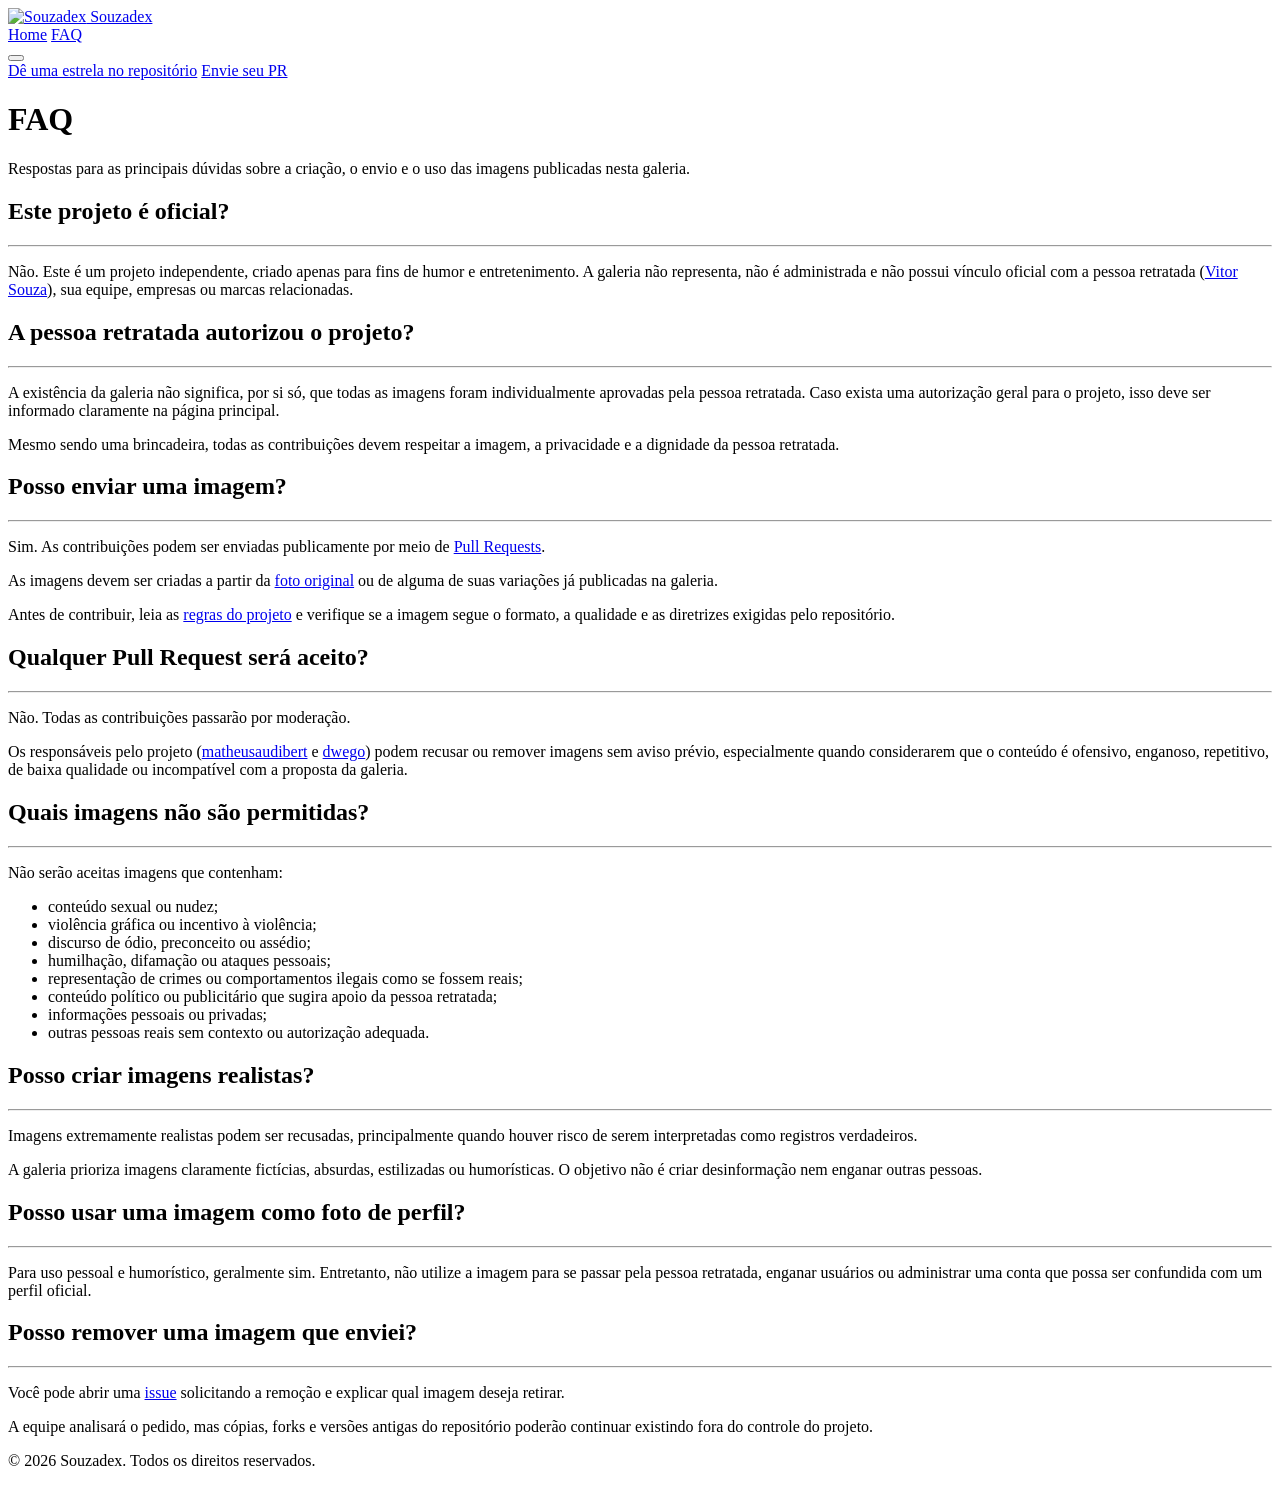
==== faq.html @ 66b28917 "chore: padroniza nomes das imagens em minusculo Renomeia todas as imagens de assets/images para minu" ====
<!DOCTYPE html>
<html lang="pt-BR">

<head>
  <meta charset="utf-8">
  <meta name="viewport" content="width=device-width, initial-scale=1">
  <title>Souzadex</title>
  <meta name="description" content="Souzadex, a galeria de fotos de IA do Vitor Souza">
  <link rel="icon" href="assets/icon.ico" type="image/x-icon">
  <link rel="stylesheet" href="styles/style.css">
</head>

<body>
  <header class="header">
    <div class="container header-inner">
      <a class="brand" href="./">
        <img class="brand-mark" src="assets/logo.png" alt="Souzadex" width="42" height="42">
        Souzadex
      </a>
      <nav class="header-nav">
        <a href="index.html">Home</a>
        <a href="faq.html">FAQ</a>
      </nav>
      <button class="menu-toggle" type="button" aria-label="Abrir menu" aria-expanded="false">
        <span></span>
        <span></span>
        <span></span>
      </button>
      <nav class="header-links">
        <a href="https://github.com/matheusaudibert/souzadex" target="_blank" rel="noopener">Dê uma estrela
          no repositório</a>
        <a href="https://github.com/matheusaudibert/souzadex/blob/main/CONTRIBUTING.md#enviando-um-souza"
          target="_blank" rel="noopener">Envie seu PR</a>
      </nav>
    </div>
  </header>

  <main class="container faq">
    <h1 class="faq-title">FAQ</h1>
    <p class="faq-subtitle">Respostas para as principais dúvidas sobre a criação, o envio e o uso das imagens
      publicadas nesta galeria.</p>

    <section class="faq-item">
      <h2>Este projeto é oficial?</h2>
      <hr>
      <p>Não. Este é um projeto independente, criado apenas para fins de humor e entretenimento. A galeria não
        representa, não é administrada e não possui vínculo oficial com a pessoa retratada (<a
          href="https://github.com/vsouzx" target="_blank" rel="noopener">Vitor Souza</a>), sua equipe, empresas ou
        marcas relacionadas.</p>
    </section>

    <section class="faq-item">
      <h2>A pessoa retratada autorizou o projeto?</h2>
      <hr>
      <p>A existência da galeria não significa, por si só, que todas as imagens foram individualmente aprovadas pela
        pessoa retratada. Caso exista uma autorização geral para o projeto, isso deve ser informado claramente na
        página principal.</p>
      <p>Mesmo sendo uma brincadeira, todas as contribuições devem respeitar a imagem, a privacidade e a dignidade da
        pessoa retratada.</p>
    </section>

    <section class="faq-item">
      <h2>Posso enviar uma imagem?</h2>
      <hr>
      <p>Sim. As contribuições podem ser enviadas publicamente por meio de <a
          href="https://github.com/matheusaudibert/souzadex/pulls" target="_blank" rel="noopener">Pull Requests</a>.</p>
      <p>As imagens devem ser criadas a partir da <a href="souza.html?foto=original.jpeg">foto original</a> ou de
        alguma de suas variações já publicadas na galeria.</p>
      <p>Antes de contribuir, leia as <a href="https://github.com/matheusaudibert/souzadex/blob/main/CONTRIBUTING.md"
          target="_blank" rel="noopener">regras do projeto</a> e verifique se a imagem segue o formato, a qualidade e as
        diretrizes exigidas pelo repositório.</p>
    </section>

    <section class="faq-item">
      <h2>Qualquer Pull Request será aceito?</h2>
      <hr>
      <p>Não. Todas as contribuições passarão por moderação.</p>
      <p>Os responsáveis pelo projeto (<a href="https://github.com/matheusaudibert" target="_blank"
          rel="noopener">matheusaudibert</a> e <a href="https://github.com/dwego" target="_blank"
          rel="noopener">dwego</a>) podem recusar ou remover imagens sem aviso prévio, especialmente quando
        considerarem que o conteúdo é ofensivo, enganoso, repetitivo, de baixa qualidade ou incompatível com a proposta
        da galeria.</p>
    </section>

    <section class="faq-item">
      <h2>Quais imagens não são permitidas?</h2>
      <hr>
      <p>Não serão aceitas imagens que contenham:</p>
      <ul>
        <li>conteúdo sexual ou nudez;</li>
        <li>violência gráfica ou incentivo à violência;</li>
        <li>discurso de ódio, preconceito ou assédio;</li>
        <li>humilhação, difamação ou ataques pessoais;</li>
        <li>representação de crimes ou comportamentos ilegais como se fossem reais;</li>
        <li>conteúdo político ou publicitário que sugira apoio da pessoa retratada;</li>
        <li>informações pessoais ou privadas;</li>
        <li>outras pessoas reais sem contexto ou autorização adequada.</li>
      </ul>
    </section>

    <section class="faq-item">
      <h2>Posso criar imagens realistas?</h2>
      <hr>
      <p>Imagens extremamente realistas podem ser recusadas, principalmente quando houver risco de serem interpretadas
        como registros verdadeiros.</p>
      <p>A galeria prioriza imagens claramente fictícias, absurdas, estilizadas ou humorísticas. O objetivo não é criar
        desinformação nem enganar outras pessoas.</p>
    </section>

    <section class="faq-item">
      <h2>Posso usar uma imagem como foto de perfil?</h2>
      <hr>
      <p>Para uso pessoal e humorístico, geralmente sim. Entretanto, não utilize a imagem para se passar pela pessoa
        retratada, enganar usuários ou administrar uma conta que possa ser confundida com um perfil oficial.</p>
    </section>

    <section class="faq-item">
      <h2>Posso remover uma imagem que enviei?</h2>
      <hr>
      <p>Você pode abrir uma <a href="https://github.com/matheusaudibert/souzadex/issues" target="_blank"
          rel="noopener">issue</a> solicitando a remoção e explicar qual imagem deseja retirar.</p>
      <p>A equipe analisará o pedido, mas cópias, forks e versões antigas do repositório poderão continuar existindo
        fora do controle do projeto.</p>
    </section>
  </main>

  <footer class="footer">
    <div class="container">
      <p>© 2026 Souzadex. Todos os direitos reservados.</p>
    </div>
  </footer>

  <script src="scripts/menu.js"></script>
</body>

</html>
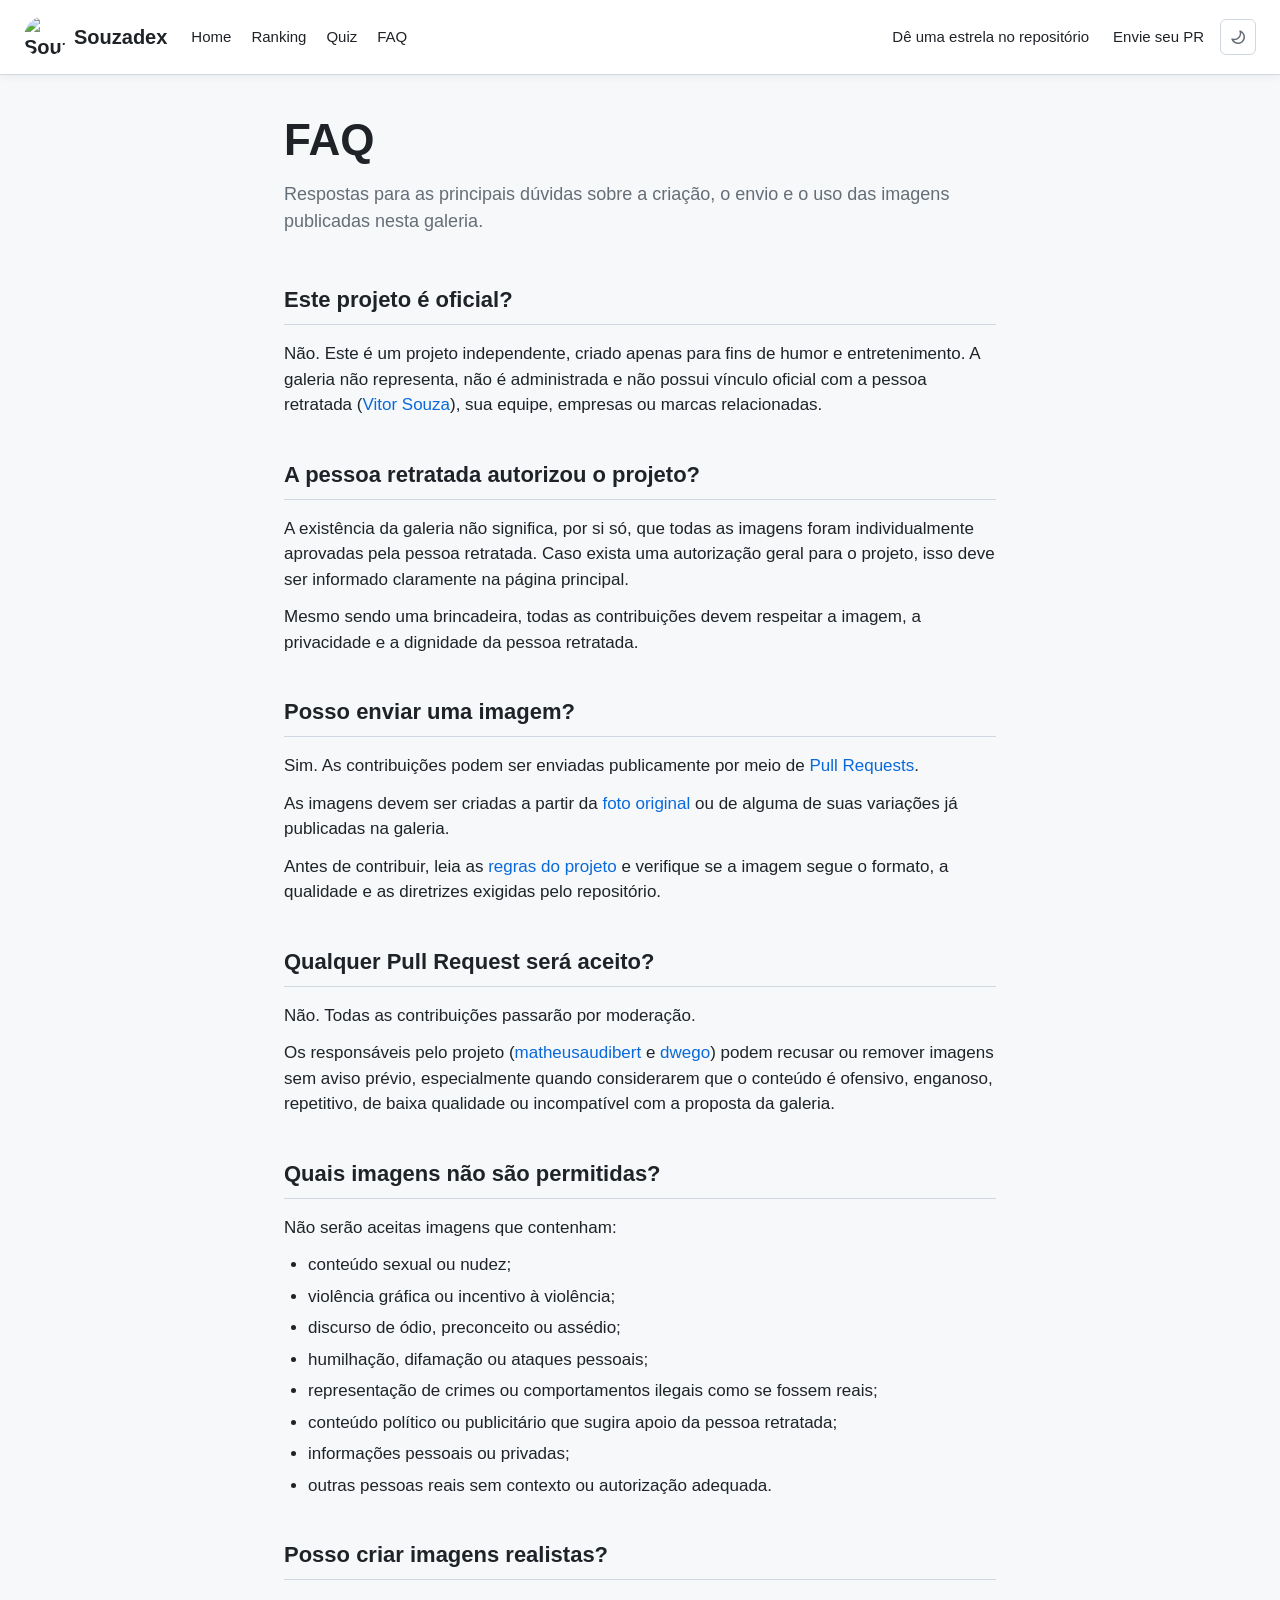
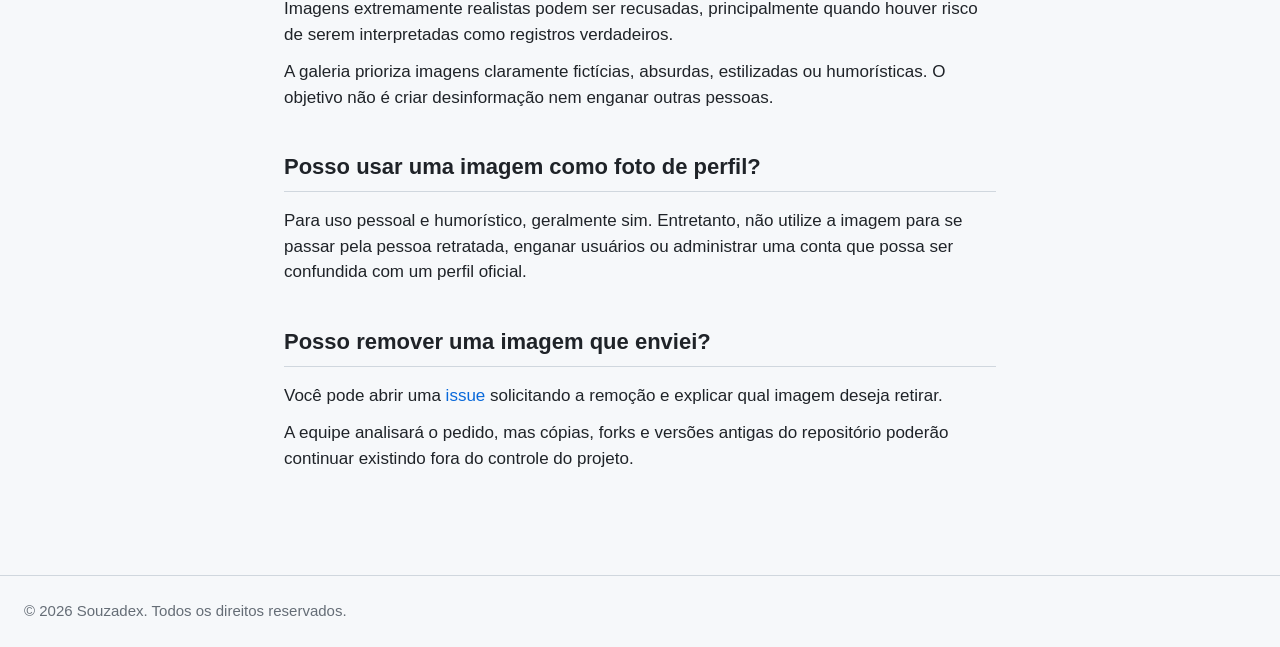
==== commit 1d1273d3: "Merge pull request #75 from matheusaudibert/feature/adiciona-quiz feat: adiciona quiz "quem é esse s" ====
--- a/faq.html
+++ b/faq.html
@@ -5,9 +5,21 @@
   <meta charset="utf-8">
   <meta name="viewport" content="width=device-width, initial-scale=1">
   <title>Souzadex</title>
-  <meta name="description" content="Souzadex, a galeria de fotos de IA do Vitor Souza">
+  <meta name="description" content="Galeria de fotos de IA do @souzaa.dev">
+  <meta property="og:type" content="website">
+  <meta property="og:title" content="Souzadex">
+  <meta property="og:description" content="Galeria de fotos de IA do @souzaa.dev">
+  <meta property="og:url" content="https://souzadex.vercel.app/faq.html">
+  <meta property="og:image" content="https://souzadex.vercel.app/assets/preview.png">
+  <meta property="og:image:width" content="968">
+  <meta property="og:image:height" content="443">
+  <meta name="twitter:card" content="summary_large_image">
+  <meta name="twitter:title" content="Souzadex">
+  <meta name="twitter:description" content="Galeria de fotos de IA do @souzaa.dev">
+  <meta name="twitter:image" content="https://souzadex.vercel.app/assets/preview.png">
   <link rel="icon" href="assets/icon.ico" type="image/x-icon">
   <link rel="stylesheet" href="styles/style.css">
+  <script src="scripts/theme.js"></script>
 </head>
 
 <body>
@@ -19,6 +31,8 @@
       </a>
       <nav class="header-nav">
         <a href="index.html">Home</a>
+        <a href="ranking.html">Ranking</a>
+        <a href="quiz.html">Quiz</a>
         <a href="faq.html">FAQ</a>
       </nav>
       <button class="menu-toggle" type="button" aria-label="Abrir menu" aria-expanded="false">
@@ -32,6 +46,14 @@
         <a href="https://github.com/matheusaudibert/souzadex/blob/main/CONTRIBUTING.md#enviando-um-souza"
           target="_blank" rel="noopener">Envie seu PR</a>
       </nav>
+      <button class="theme-toggle" type="button" aria-label="Alternar tema">
+        <svg class="icon-moon" width="16" height="16" viewBox="0 0 16 16" fill="currentColor" aria-hidden="true">
+          <path d="M9.598 1.591a.749.749 0 0 1 .785-.175 7.001 7.001 0 1 1-8.967 8.967.75.75 0 0 1 .961-.96 5.5 5.5 0 0 0 7.046-7.046.75.75 0 0 1 .175-.786Zm1.616 1.945a7 7 0 0 1-7.678 7.678 5.499 5.499 0 1 0 7.678-7.678Z"/>
+        </svg>
+        <svg class="icon-sun" width="16" height="16" viewBox="0 0 16 16" fill="currentColor" aria-hidden="true">
+          <path d="M8 12a4 4 0 1 1 0-8 4 4 0 0 1 0 8Zm0-1.5a2.5 2.5 0 1 0 0-5 2.5 2.5 0 0 0 0 5Zm5.657-8.157a.75.75 0 0 1 0 1.061l-1.061 1.06a.749.749 0 0 1-1.275-.326.749.749 0 0 1 .215-.734l1.06-1.06a.75.75 0 0 1 1.06 0Zm-9.193 9.193a.75.75 0 0 1 0 1.06l-1.06 1.061a.75.75 0 1 1-1.061-1.06l1.06-1.061a.75.75 0 0 1 1.061 0ZM8 0a.75.75 0 0 1 .75.75v1.5a.75.75 0 0 1-1.5 0V.75A.75.75 0 0 1 8 0ZM3 8a.75.75 0 0 1-.75.75H.75a.75.75 0 0 1 0-1.5h1.5A.75.75 0 0 1 3 8Zm13 0a.75.75 0 0 1-.75.75h-1.5a.75.75 0 0 1 0-1.5h1.5A.75.75 0 0 1 16 8Zm-8 5a.75.75 0 0 1 .75.75v1.5a.75.75 0 0 1-1.5 0v-1.5A.75.75 0 0 1 8 13Zm3.536-1.464a.75.75 0 0 1 1.06 0l1.061 1.06a.75.75 0 0 1-1.06 1.061l-1.061-1.06a.75.75 0 0 1 0-1.061ZM2.343 2.343a.75.75 0 0 1 1.061 0l1.06 1.061a.751.751 0 0 1-.326 1.275.751.751 0 0 1-.734-.215l-1.06-1.06a.75.75 0 0 1 0-1.06Z"/>
+        </svg>
+      </button>
     </div>
   </header>
 
--- a/styles/style.css
+++ b/styles/style.css
@@ -0,0 +1,926 @@
+@font-face {
+  font-family: "Alliance No.1";
+  src: url("../assets/fonts/AllianceNo1-Regular.woff2") format("woff2");
+  font-weight: 400;
+  font-style: normal;
+  font-display: swap;
+}
+
+@font-face {
+  font-family: "Alliance No.1";
+  src: url("../assets/fonts/AllianceNo1-Medium.woff2") format("woff2");
+  font-weight: 500;
+  font-style: normal;
+  font-display: swap;
+}
+
+@font-face {
+  font-family: "Alliance No.1";
+  src: url("../assets/fonts/AllianceNo1-SemiBold.woff2") format("woff2");
+  font-weight: 600;
+  font-style: normal;
+  font-display: swap;
+}
+
+@font-face {
+  font-family: "Alliance No.1";
+  src: url("../assets/fonts/AllianceNo1-Bold.woff2") format("woff2");
+  font-weight: 700;
+  font-style: normal;
+  font-display: swap;
+}
+
+:root {
+  --bg: #f6f8fa;
+  --card-bg: #ffffff;
+  --border: #d0d7de;
+  --text: #1f2328;
+  --text-muted: #656d76;
+  --link: #0969da;
+  --focus-ring: rgba(9, 105, 218, 0.15);
+  --radius: 6px;
+  color-scheme: light;
+}
+
+:root[data-theme="dark"] {
+  --bg: #0d1117;
+  --card-bg: #161b22;
+  --border: #30363d;
+  --text: #e6edf3;
+  --text-muted: #8b949e;
+  --link: #4493f8;
+  --focus-ring: rgba(68, 147, 248, 0.25);
+  color-scheme: dark;
+}
+
+:root[data-theme="dark"] .header {
+  box-shadow: 0 2px 8px rgba(0, 0, 0, 0.4);
+}
+
+:root[data-theme="dark"] .card-image:hover {
+  box-shadow: 0 3px 12px rgba(0, 0, 0, 0.5);
+}
+
+* {
+  box-sizing: border-box;
+  margin: 0;
+  padding: 0;
+}
+
+html {
+  overflow-y: scroll;
+}
+
+body {
+  font-family: "Alliance No.1", -apple-system, BlinkMacSystemFont, "Segoe UI", "Noto Sans", Helvetica, Arial, sans-serif;
+  background: var(--bg);
+  color: var(--text);
+  font-size: 17px;
+  line-height: 1.5;
+}
+
+a {
+  color: var(--link);
+  text-decoration: none;
+}
+
+a:hover {
+  text-decoration: underline;
+}
+
+.container {
+  max-width: 1600px;
+  margin: 0 auto;
+  padding: 0 24px;
+}
+
+@media (max-width: 640px) {
+  .container {
+    padding: 0 8px;
+  }
+}
+
+/* Header */
+.header {
+  position: sticky;
+  top: 0;
+  z-index: 10;
+  background: var(--card-bg);
+  border-bottom: 1px solid var(--border);
+  box-shadow: 0 2px 8px rgba(31, 35, 40, 0.06);
+  margin-bottom: 32px;
+}
+
+.header-inner {
+  display: flex;
+  align-items: center;
+  gap: 16px;
+  padding-top: 16px;
+  padding-bottom: 16px;
+}
+
+.brand {
+  display: flex;
+  align-items: center;
+  gap: 8px;
+  font-size: 20px;
+  font-weight: 600;
+  color: var(--text);
+}
+
+.brand:hover {
+  text-decoration: none;
+}
+
+.brand-mark {
+  display: block;
+  width: 42px;
+  height: 42px;
+  border-radius: 50%;
+  object-fit: cover;
+}
+
+.header-nav {
+  display: flex;
+  align-items: center;
+  gap: 20px;
+  margin-left: 8px;
+  font-size: 15px;
+}
+
+.header-nav a {
+  color: var(--text);
+}
+
+.header-links {
+  display: flex;
+  align-items: center;
+  gap: 24px;
+  margin-left: auto;
+  font-size: 15px;
+}
+
+.header-links a {
+  color: var(--text);
+}
+
+.download-original {
+  display: inline-flex;
+  align-items: center;
+  gap: 6px;
+  padding: 5px 12px;
+  color: var(--text-muted);
+  border: 1px solid var(--border);
+  border-radius: var(--radius);
+  transition: color 0.15s ease, border-color 0.15s ease;
+}
+
+.header-links a.download-original {
+  color: var(--text-muted);
+}
+
+.download-original:hover {
+  color: var(--link);
+  border-color: var(--link);
+  text-decoration: none;
+}
+
+.menu-toggle {
+  display: none;
+  flex-direction: column;
+  justify-content: center;
+  gap: 5px;
+  width: 40px;
+  height: 40px;
+  margin-left: auto;
+  padding: 10px 9px;
+  background: none;
+  border: 1px solid var(--border);
+  border-radius: var(--radius);
+  cursor: pointer;
+}
+
+.theme-toggle {
+  display: inline-flex;
+  align-items: center;
+  justify-content: center;
+  flex-shrink: 0;
+  width: 36px;
+  height: 36px;
+  color: var(--text-muted);
+  background: none;
+  border: 1px solid var(--border);
+  border-radius: var(--radius);
+  cursor: pointer;
+  transition: color 0.15s ease, border-color 0.15s ease;
+}
+
+.theme-toggle:hover {
+  color: var(--link);
+  border-color: var(--link);
+}
+
+.theme-toggle .icon-sun {
+  display: none;
+}
+
+:root[data-theme="dark"] .theme-toggle .icon-sun {
+  display: block;
+}
+
+:root[data-theme="dark"] .theme-toggle .icon-moon {
+  display: none;
+}
+
+.menu-toggle span {
+  display: block;
+  width: 100%;
+  height: 2px;
+  background: var(--text);
+  border-radius: 1px;
+  transition: transform 0.2s ease, opacity 0.2s ease;
+}
+
+@media (max-width: 768px) {
+  .menu-toggle {
+    display: flex;
+  }
+
+  .menu-open .menu-toggle span:nth-child(1) {
+    transform: translateY(7px) rotate(45deg);
+  }
+
+  .menu-open .menu-toggle span:nth-child(2) {
+    opacity: 0;
+  }
+
+  .menu-open .menu-toggle span:nth-child(3) {
+    transform: translateY(-7px) rotate(-45deg);
+  }
+
+  .header-links {
+    display: none;
+    position: absolute;
+    top: 100%;
+    left: 0;
+    right: 0;
+    flex-direction: column;
+    align-items: stretch;
+    gap: 0;
+    margin: 0;
+    padding: 4px 24px;
+    background: var(--card-bg);
+    border-bottom: 1px solid var(--border);
+    box-shadow: 0 8px 16px rgba(31, 35, 40, 0.1);
+  }
+
+  .menu-open .header-links {
+    display: flex;
+  }
+
+  .header-links a {
+    padding: 12px 0;
+  }
+
+  .header-links a + a {
+    border-top: 1px solid var(--border);
+  }
+
+  .header-links a.download-original {
+    color: var(--text);
+    border: 0;
+    border-radius: 0;
+  }
+}
+
+/* Grid */
+.grid {
+  display: grid;
+  grid-template-columns: repeat(4, 1fr);
+  gap: 32px;
+  padding-bottom: 32px;
+}
+
+@media (max-width: 1024px) {
+  .grid {
+    grid-template-columns: repeat(3, 1fr);
+  }
+}
+
+@media (max-width: 768px) {
+  .grid {
+    grid-template-columns: repeat(2, 1fr);
+  }
+}
+
+@media (max-width: 480px) {
+  .grid {
+    grid-template-columns: 1fr;
+  }
+
+  .search-control {
+    flex-basis: 100%;
+    max-width: none;
+  }
+}
+
+/* Toolbar */
+.toolbar {
+  display: flex;
+  flex-wrap: wrap;
+  align-items: center;
+  justify-content: space-between;
+  gap: 16px;
+  margin-bottom: 24px;
+}
+
+.search-control {
+  flex: 1 1 240px;
+  max-width: 320px;
+}
+
+.search-control input[type="search"] {
+  width: 100%;
+  font-family: inherit;
+  font-size: 15px;
+  color: var(--text);
+  background: var(--card-bg);
+  border: 1px solid var(--border);
+  border-radius: var(--radius);
+  padding: 8px 12px;
+  transition: border-color 0.15s ease, box-shadow 0.15s ease;
+}
+
+.search-control input[type="search"]::placeholder {
+  color: var(--text-muted);
+}
+
+.search-control input[type="search"]:hover {
+  border-color: var(--text-muted);
+}
+
+.search-control input[type="search"]:focus {
+  outline: none;
+  border-color: var(--link);
+  box-shadow: 0 0 0 3px var(--focus-ring);
+}
+
+.page-size-control {
+  display: inline-flex;
+  align-items: center;
+  gap: 8px;
+  font-size: 15px;
+  color: var(--text-muted);
+}
+
+.page-size-select {
+  position: relative;
+}
+
+.page-size-trigger {
+  display: inline-flex;
+  align-items: center;
+  gap: 8px;
+  font-family: inherit;
+  font-size: 15px;
+  color: var(--text);
+  background: var(--card-bg);
+  border: 1px solid var(--border);
+  border-radius: var(--radius);
+  padding: 6px 10px;
+  cursor: pointer;
+  transition: border-color 0.15s ease, box-shadow 0.15s ease;
+}
+
+.page-size-trigger:hover {
+  border-color: var(--text-muted);
+}
+
+.page-size-trigger:focus-visible {
+  outline: none;
+  border-color: var(--link);
+  box-shadow: 0 0 0 3px var(--focus-ring);
+}
+
+.page-size-arrow {
+  color: var(--text-muted);
+  transition: transform 0.18s ease;
+}
+
+.page-size-select.open .page-size-arrow {
+  transform: rotate(180deg);
+}
+
+.page-size-menu {
+  position: absolute;
+  top: calc(100% + 4px);
+  right: 0;
+  min-width: 100%;
+  margin: 0;
+  padding: 4px;
+  list-style: none;
+  background: var(--card-bg);
+  border: 1px solid var(--border);
+  border-radius: var(--radius);
+  box-shadow: 0 4px 16px rgba(31, 35, 40, 0.12);
+  z-index: 20;
+}
+
+.page-size-menu[hidden] {
+  display: none;
+}
+
+.page-size-menu li {
+  padding: 6px 10px;
+  border-radius: 4px;
+  cursor: pointer;
+  font-size: 15px;
+  color: var(--text);
+}
+
+.page-size-menu li:hover,
+.page-size-menu li:focus {
+  outline: none;
+  background: var(--focus-ring);
+}
+
+.page-size-menu li[aria-selected="true"] {
+  color: var(--link);
+  font-weight: 600;
+}
+
+/* Pagination */
+.pagination {
+  display: flex;
+  flex-wrap: wrap;
+  align-items: center;
+  justify-content: center;
+  gap: 8px;
+  padding-bottom: 48px;
+}
+
+.pagination:empty {
+  display: none;
+}
+
+.page-link,
+.page-current,
+.page-disabled,
+.page-ellipsis {
+  display: inline-flex;
+  align-items: center;
+  justify-content: center;
+  min-width: 40px;
+  height: 40px;
+  padding: 0 12px;
+  border-radius: var(--radius);
+  font-size: 15px;
+}
+
+.page-link {
+  color: var(--text);
+  background: var(--card-bg);
+  border: 1px solid var(--border);
+  transition: box-shadow 0.15s ease, border-color 0.15s ease;
+}
+
+.page-link:hover {
+  text-decoration: none;
+  border-color: var(--text-muted);
+  box-shadow: 0 2px 8px rgba(31, 35, 40, 0.08);
+}
+
+.page-current {
+  color: #fff;
+  background: var(--link);
+  border: 1px solid var(--link);
+  font-weight: 600;
+}
+
+.page-disabled {
+  color: var(--text-muted);
+  background: var(--card-bg);
+  border: 1px solid var(--border);
+  opacity: 0.5;
+}
+
+.page-ellipsis {
+  color: var(--text-muted);
+}
+
+/* Card */
+.card-image {
+  display: block;
+  padding: 8px;
+  margin-bottom: 12px;
+  background: var(--card-bg);
+  border: 1px solid var(--border);
+  border-radius: var(--radius);
+  transition: box-shadow 0.15s ease, transform 0.15s ease;
+}
+
+.card-image:hover {
+  box-shadow: 0 3px 12px rgba(31, 35, 40, 0.15);
+  transform: translateY(-2px);
+}
+
+.card-image img {
+  display: block;
+  width: 100%;
+  aspect-ratio: 1;
+  object-fit: cover;
+  border-radius: calc(var(--radius) - 2px);
+}
+
+.card-info {
+  display: flex;
+  align-items: center;
+  justify-content: space-between;
+  gap: 8px;
+}
+
+.card-title {
+  font-size: 19px;
+  font-weight: 600;
+}
+
+.card-title a {
+  color: var(--text);
+}
+
+.card-number {
+  color: var(--text-muted);
+  font-weight: 400;
+  padding-right: 4px;
+}
+
+.card-authors {
+  display: flex;
+  flex-wrap: nowrap;
+  gap: 4px;
+}
+
+.card-authors img {
+  display: block;
+  border-radius: 4px;
+}
+
+.card-actions {
+  display: flex;
+  align-items: center;
+  gap: 8px;
+}
+
+.card-download {
+  display: flex;
+  align-items: center;
+  justify-content: center;
+  width: 36px;
+  height: 36px;
+  color: var(--text-muted);
+  background: var(--card-bg);
+  border: 1px solid var(--border);
+  border-radius: var(--radius);
+  transition: color 0.15s ease, border-color 0.15s ease;
+}
+
+.card-download:hover {
+  color: var(--link);
+  border-color: var(--link);
+}
+
+/* Detail page */
+.back-link {
+  font-size: 15px;
+  margin-left: auto;
+  color: var(--text-muted);
+}
+
+.detail-container {
+  display: flex;
+  justify-content: center;
+  padding-bottom: 48px;
+}
+
+.card-detail {
+  width: 100%;
+  max-width: 640px;
+}
+
+.card-detail .card-image:hover {
+  transform: none;
+}
+
+.card-detail .card-title {
+  font-size: 26px;
+}
+
+/* FAQ */
+.faq {
+  max-width: 760px;
+  padding-bottom: 64px;
+}
+
+.faq-title {
+  font-size: 44px;
+  font-weight: 700;
+  margin-bottom: 8px;
+}
+
+.faq-subtitle {
+  font-size: 18px;
+  color: var(--text-muted);
+  margin-bottom: 48px;
+}
+
+.faq-item {
+  margin-bottom: 40px;
+}
+
+.faq-item h2 {
+  font-size: 22px;
+  font-weight: 600;
+  margin-bottom: 8px;
+}
+
+.faq-item hr {
+  border: 0;
+  border-top: 1px solid var(--border);
+  margin-bottom: 16px;
+}
+
+.faq-item p {
+  margin-bottom: 12px;
+}
+
+.faq-item ul {
+  padding-left: 24px;
+}
+
+.faq-item li {
+  margin-bottom: 6px;
+}
+
+/* Ranking */
+.ranking {
+  max-width: 760px;
+  padding-bottom: 64px;
+}
+
+.ranking-title {
+  font-size: 44px;
+  font-weight: 700;
+  margin-bottom: 8px;
+}
+
+.ranking-subtitle {
+  font-size: 18px;
+  color: var(--text-muted);
+  margin-bottom: 48px;
+}
+
+.ranking-list {
+  display: flex;
+  flex-direction: column;
+  gap: 8px;
+}
+
+.ranking-item {
+  display: flex;
+  align-items: center;
+  gap: 16px;
+  padding: 16px 20px;
+  background: var(--card-bg);
+  border: 1px solid var(--border);
+  border-radius: var(--radius);
+}
+
+.ranking-position {
+  font-size: 17px;
+  font-weight: 700;
+  color: var(--text-muted);
+  min-width: 24px;
+  text-align: right;
+}
+
+.ranking-item--gold .ranking-position   { color: #bf8700; }
+.ranking-item--silver .ranking-position { color: #57606a; }
+.ranking-item--bronze .ranking-position { color: #953800; }
+
+:root[data-theme="dark"] .ranking-item--gold .ranking-position   { color: #d29922; }
+:root[data-theme="dark"] .ranking-item--silver .ranking-position { color: #b1bac4; }
+:root[data-theme="dark"] .ranking-item--bronze .ranking-position { color: #db6d28; }
+
+.ranking-avatar {
+  width: 48px;
+  height: 48px;
+  border-radius: 50%;
+  object-fit: cover;
+  flex-shrink: 0;
+}
+
+.ranking-name {
+  flex: 1;
+  font-size: 17px;
+  font-weight: 600;
+  color: var(--text);
+}
+
+.ranking-count {
+  font-size: 15px;
+  color: var(--text-muted);
+  white-space: nowrap;
+}
+
+/* Quiz */
+.quiz {
+  max-width: 560px;
+  padding-bottom: 64px;
+}
+
+.quiz-title {
+  font-size: 44px;
+  font-weight: 700;
+  margin-bottom: 8px;
+}
+
+.quiz-subtitle {
+  font-size: 18px;
+  color: var(--text-muted);
+  margin-bottom: 32px;
+}
+
+.quiz-stats {
+  display: flex;
+  flex-wrap: wrap;
+  gap: 8px;
+  margin-bottom: 16px;
+}
+
+.quiz-stat {
+  font-size: 14px;
+  color: var(--text-muted);
+  padding: 6px 12px;
+  background: var(--card-bg);
+  border: 1px solid var(--border);
+  border-radius: 999px;
+}
+
+.quiz-stat strong {
+  color: var(--text);
+}
+
+.quiz-card {
+  padding: 16px;
+  background: var(--card-bg);
+  border: 1px solid var(--border);
+  border-radius: var(--radius);
+}
+
+.quiz-image {
+  padding: 8px;
+  border: 1px solid var(--border);
+  border-radius: var(--radius);
+  margin-bottom: 16px;
+}
+
+/* A foto começa borrada (dá para intuir formas e cores, mas não o souza)
+   e revela com transição. O clip evita o blur vazar pela moldura. */
+.quiz-image-clip {
+  overflow: hidden;
+  border-radius: calc(var(--radius) - 2px);
+}
+
+.quiz-image img {
+  display: block;
+  width: 100%;
+  aspect-ratio: 1;
+  object-fit: cover;
+  filter: blur(24px);
+  transform: scale(1.15);
+  transition: filter 0.5s ease, transform 0.5s ease;
+}
+
+.quiz-image.revealed img {
+  filter: none;
+  transform: none;
+}
+
+.quiz-options {
+  display: grid;
+  grid-template-columns: repeat(2, 1fr);
+  gap: 8px;
+}
+
+.quiz-option {
+  font-family: inherit;
+  font-size: 15px;
+  color: var(--text);
+  background: var(--bg);
+  border: 1px solid var(--border);
+  border-radius: var(--radius);
+  padding: 10px 12px;
+  cursor: pointer;
+  transition: color 0.15s ease, border-color 0.15s ease;
+}
+
+.quiz-option:hover:enabled {
+  color: var(--link);
+  border-color: var(--link);
+}
+
+.quiz-option:disabled {
+  cursor: default;
+  opacity: 0.6;
+}
+
+/* Verde/vermelho da paleta GitHub, com variantes para o tema escuro
+   (mesmo padrão das cores do pódio no ranking). */
+.quiz-option.correct {
+  color: #1a7f37;
+  border-color: #1a7f37;
+  font-weight: 600;
+  opacity: 1;
+}
+
+.quiz-option.wrong {
+  color: #cf222e;
+  border-color: #cf222e;
+  opacity: 1;
+}
+
+:root[data-theme="dark"] .quiz-option.correct {
+  color: #3fb950;
+  border-color: #3fb950;
+}
+
+:root[data-theme="dark"] .quiz-option.wrong {
+  color: #f85149;
+  border-color: #f85149;
+}
+
+.quiz-footer {
+  margin-top: 16px;
+}
+
+.quiz-result {
+  margin-bottom: 12px;
+}
+
+.quiz-actions {
+  display: flex;
+  gap: 8px;
+}
+
+.quiz-next {
+  font-family: inherit;
+  font-size: 15px;
+  padding: 8px 16px;
+  border-radius: var(--radius);
+  cursor: pointer;
+  color: #ffffff;
+  background: var(--link);
+  border: 1px solid var(--link);
+  transition: opacity 0.15s ease;
+}
+
+.quiz-next:hover {
+  opacity: 0.9;
+}
+
+@media (max-width: 480px) {
+  .quiz-options {
+    grid-template-columns: 1fr;
+  }
+}
+
+/* Empty state */
+.empty {
+  padding: 48px 0;
+  text-align: center;
+  color: var(--text-muted);
+}
+
+/* Footer */
+.footer {
+  color: var(--text-muted);
+  font-size: 15px;
+}
+
+.footer .container {
+  border-top: 1px solid var(--border);
+  padding-top: 24px;
+  padding-bottom: 24px;
+}
+
+@media (max-width: 768px) {
+  .footer {
+    text-align: center;
+  }
+}
+
+@media (max-width: 640px) {
+  .header-links {
+    padding: 4px 8px;
+  }
+}
